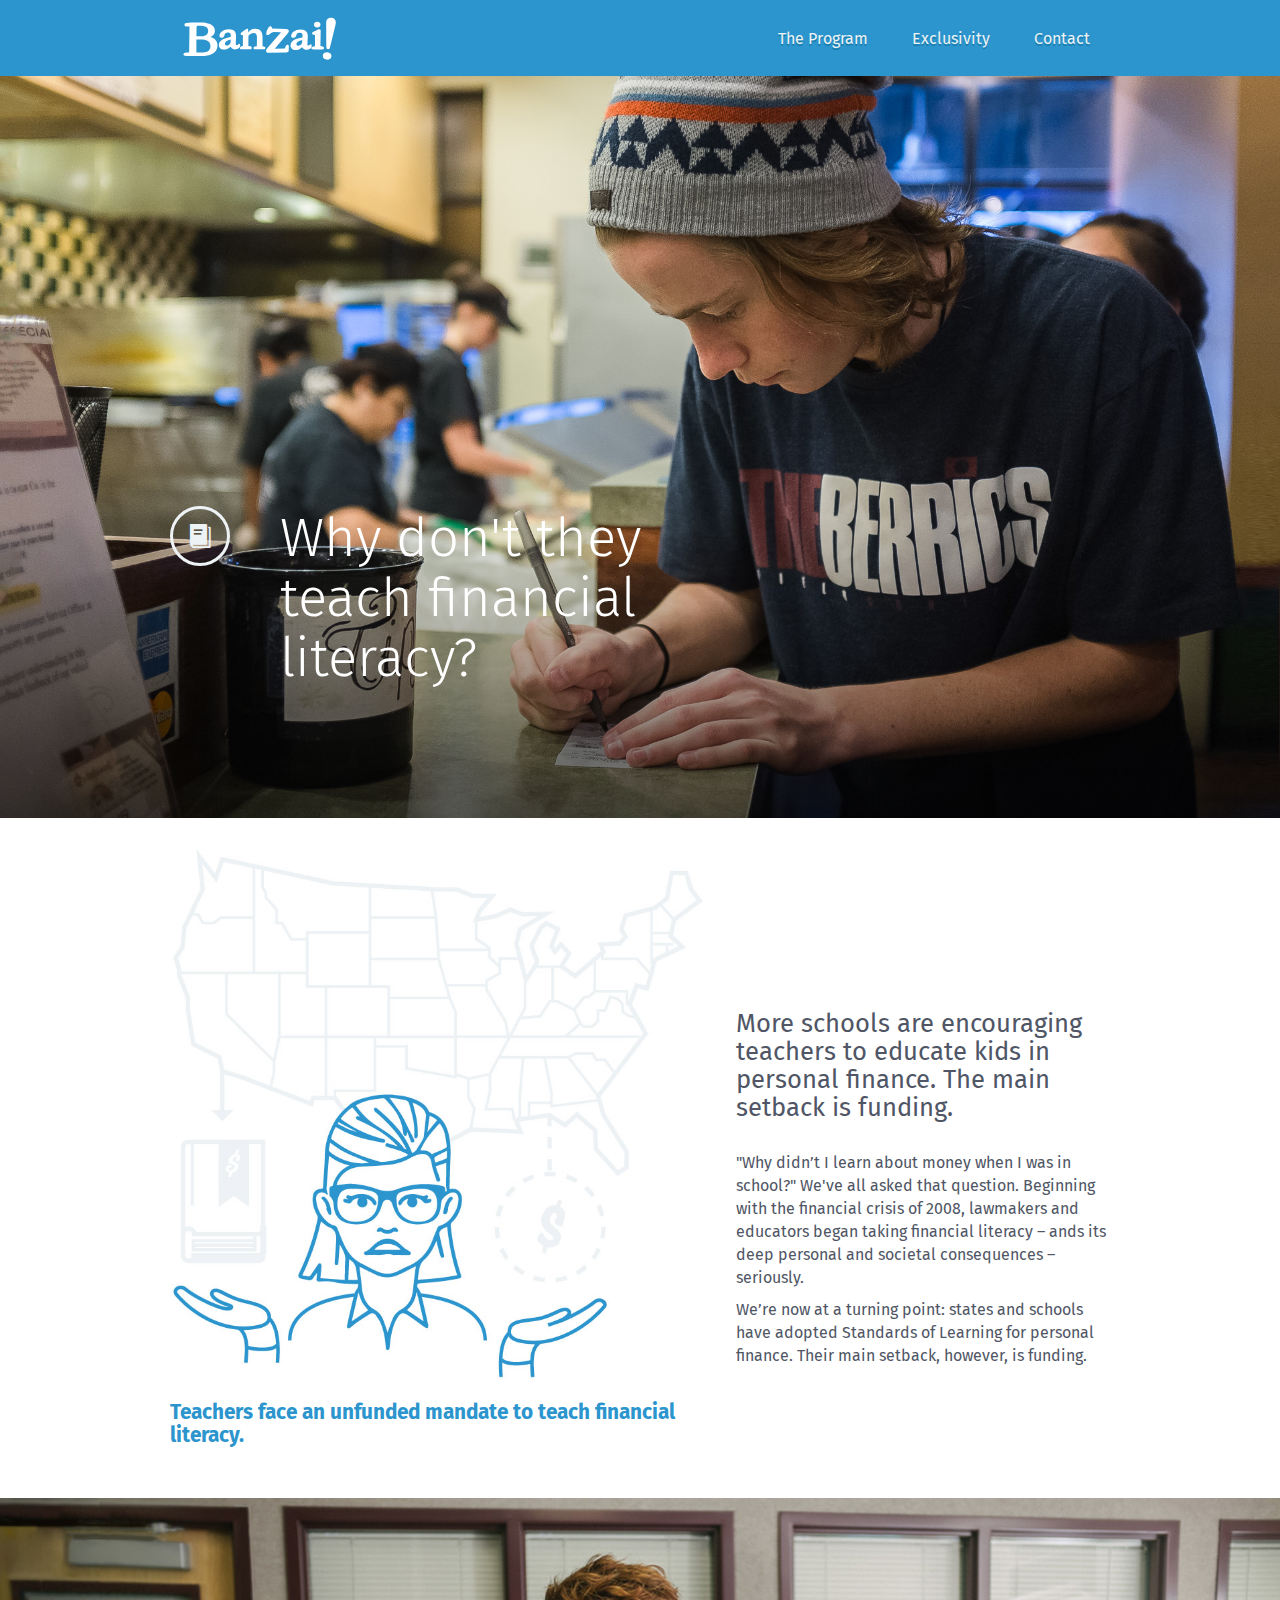
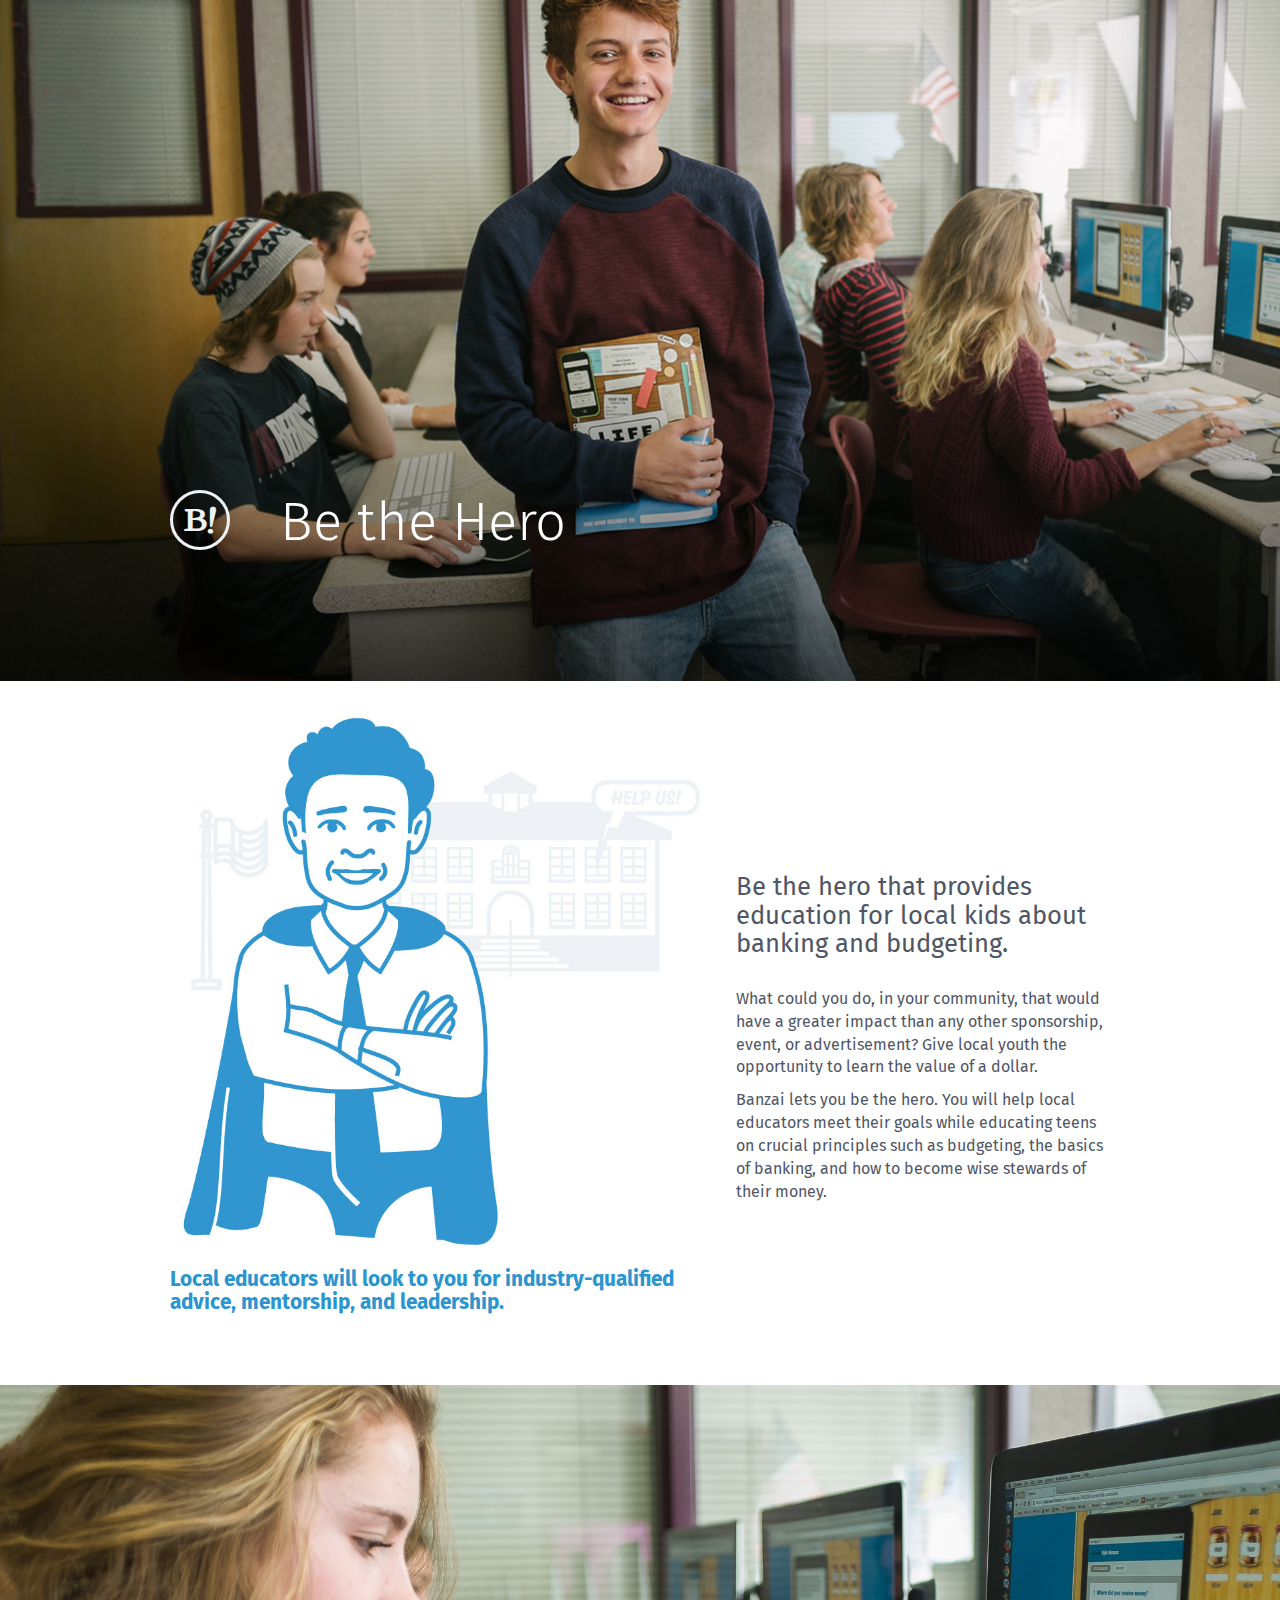
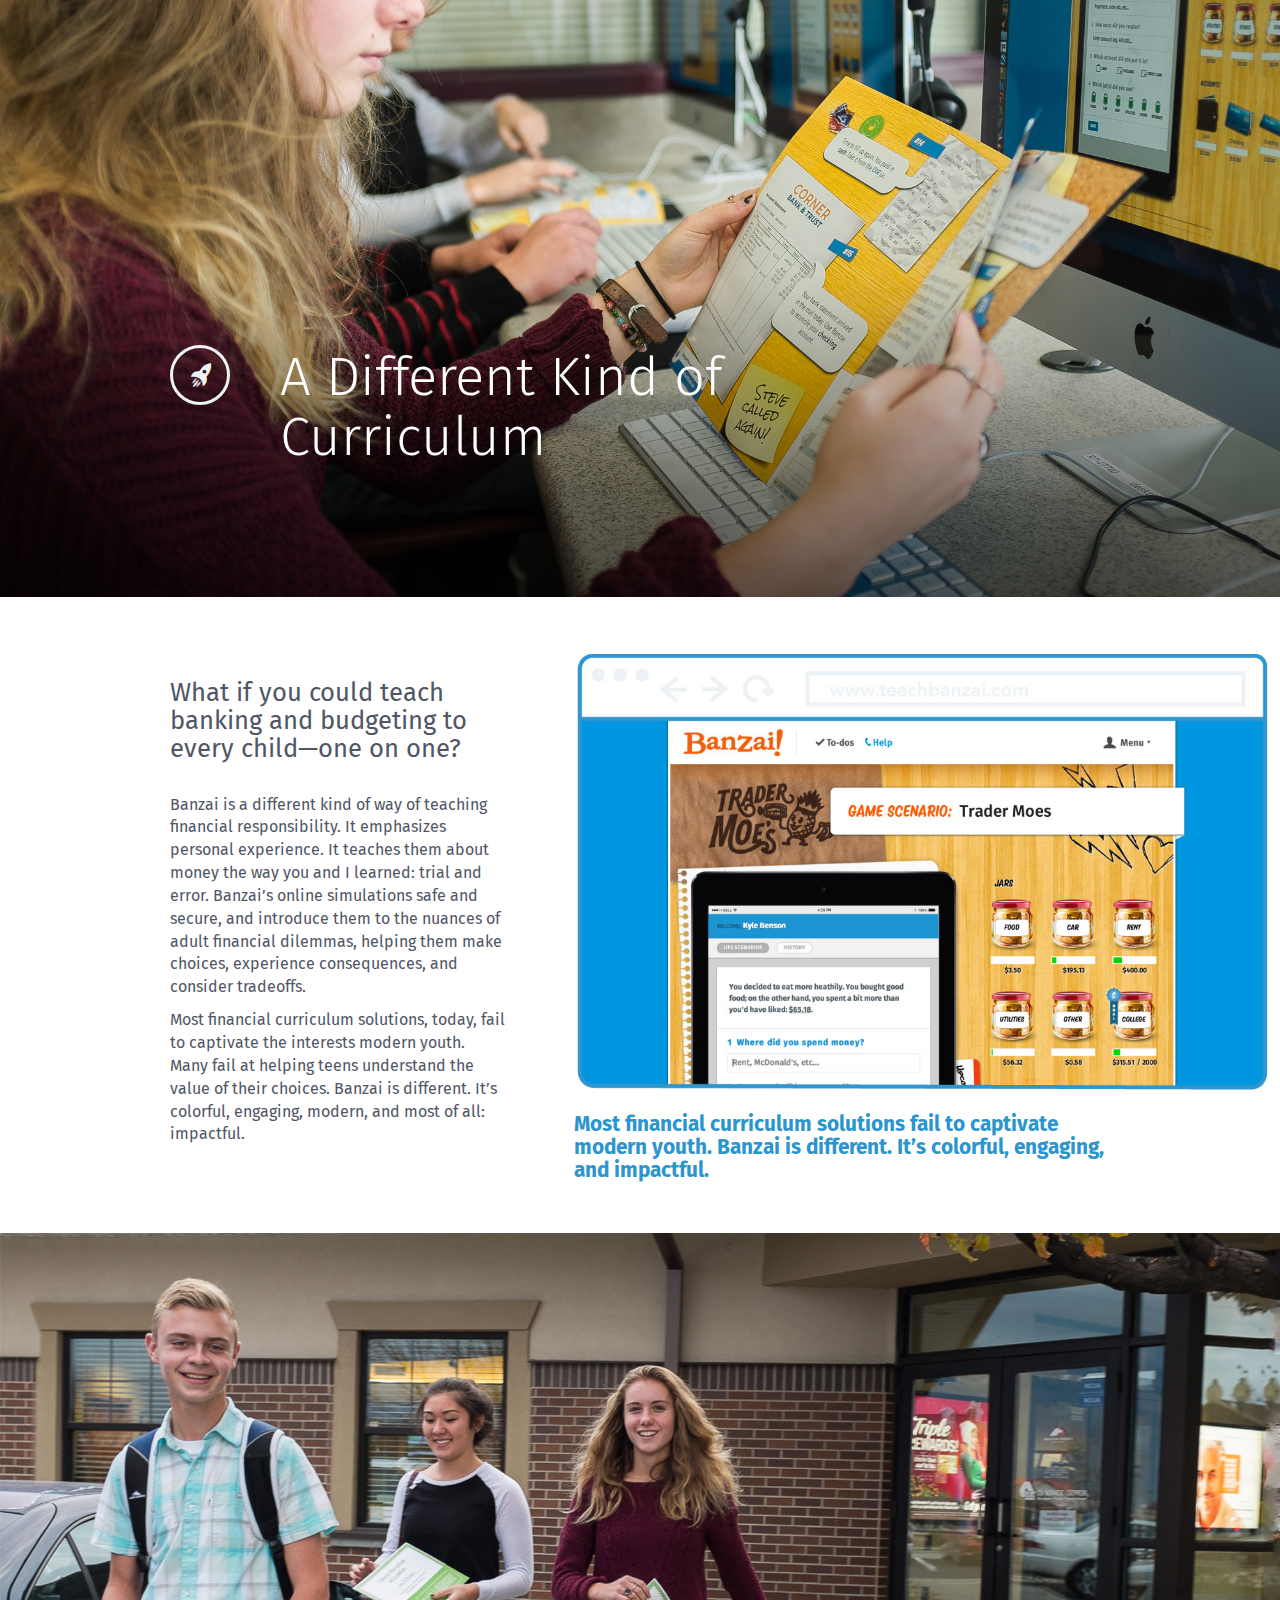
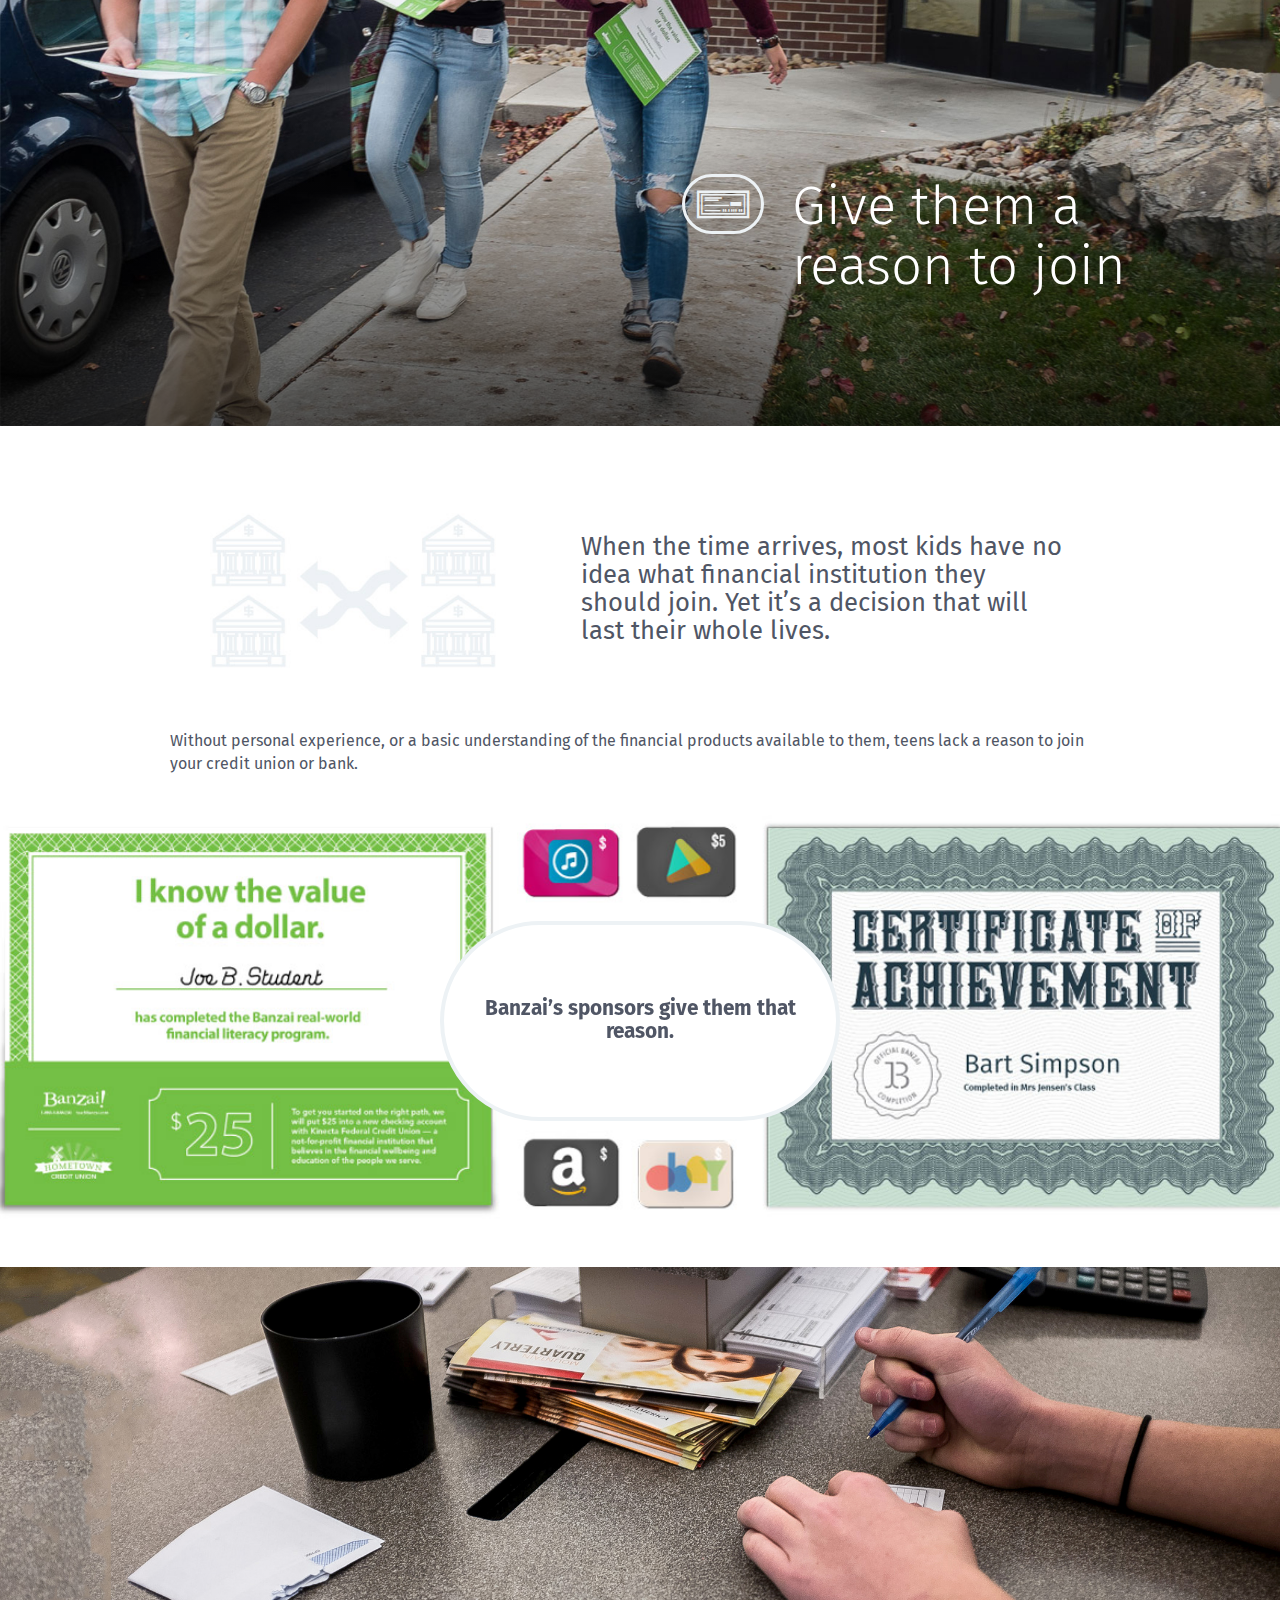
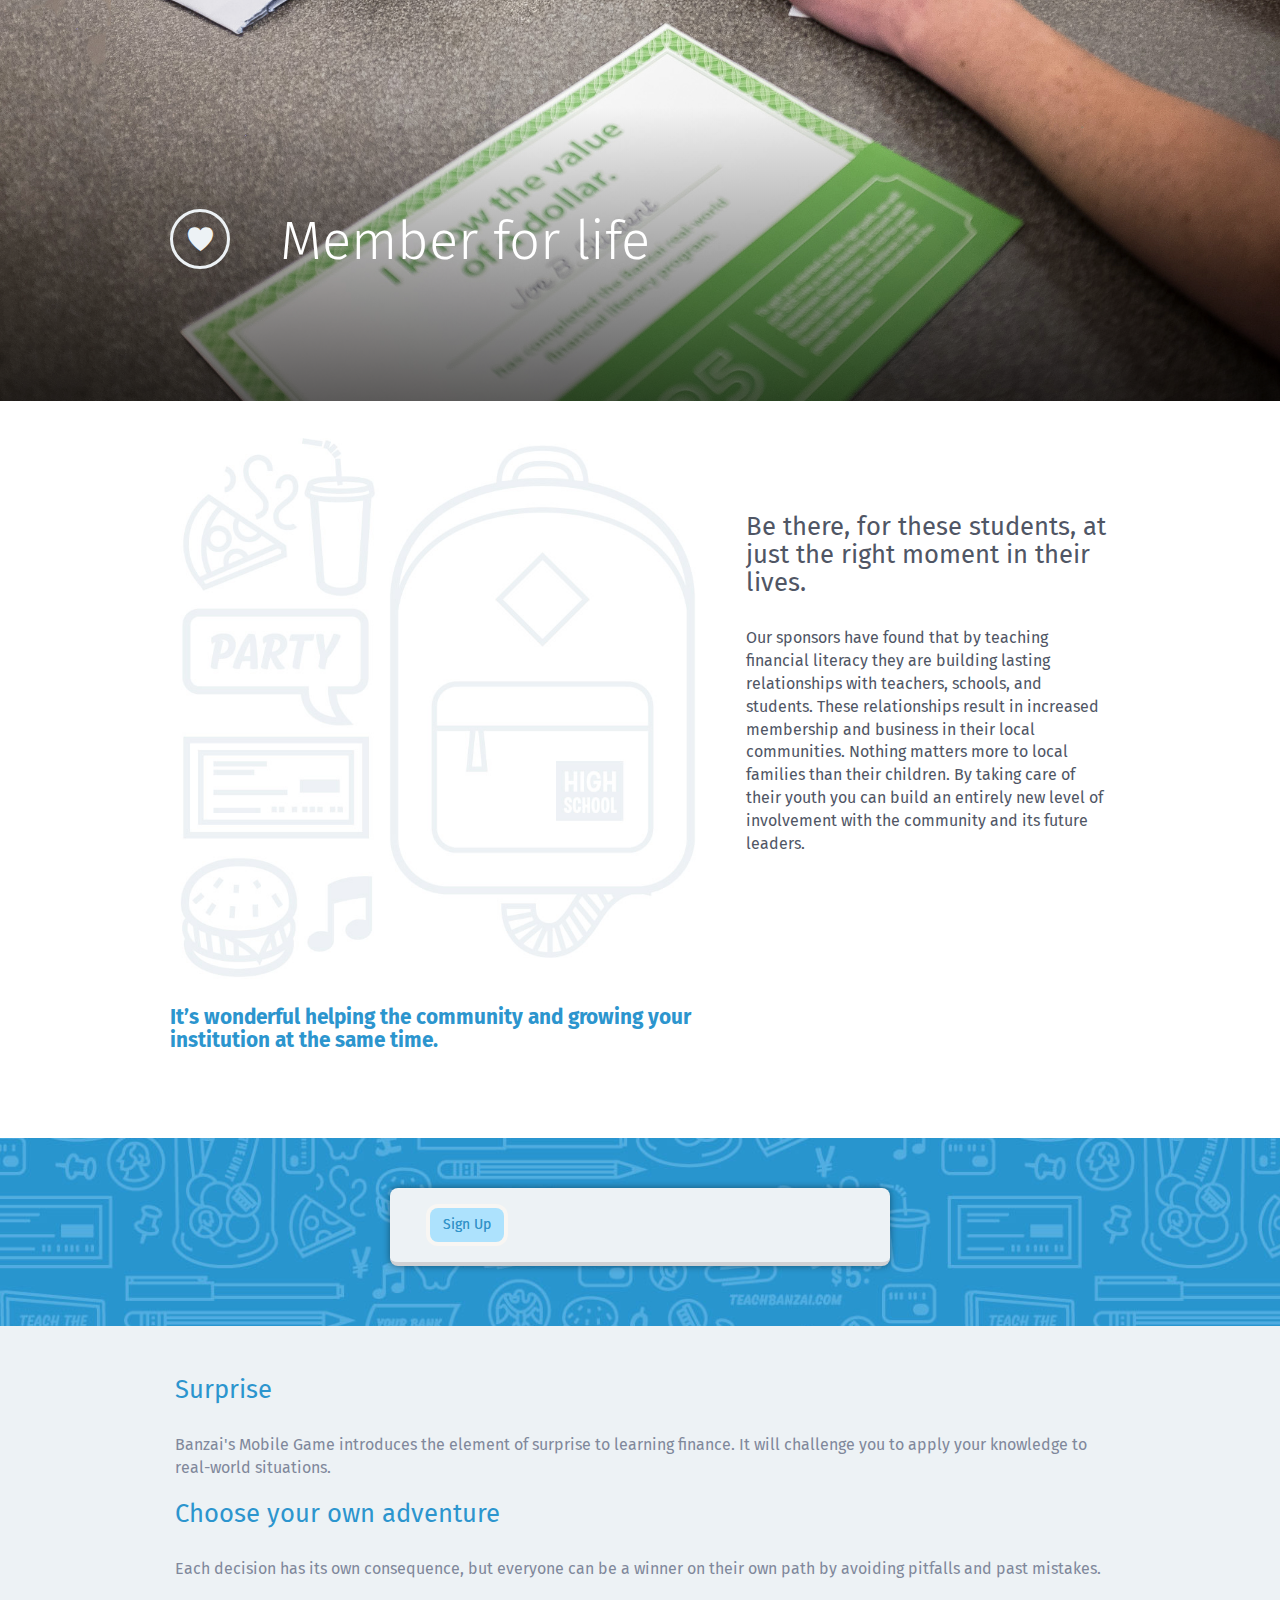
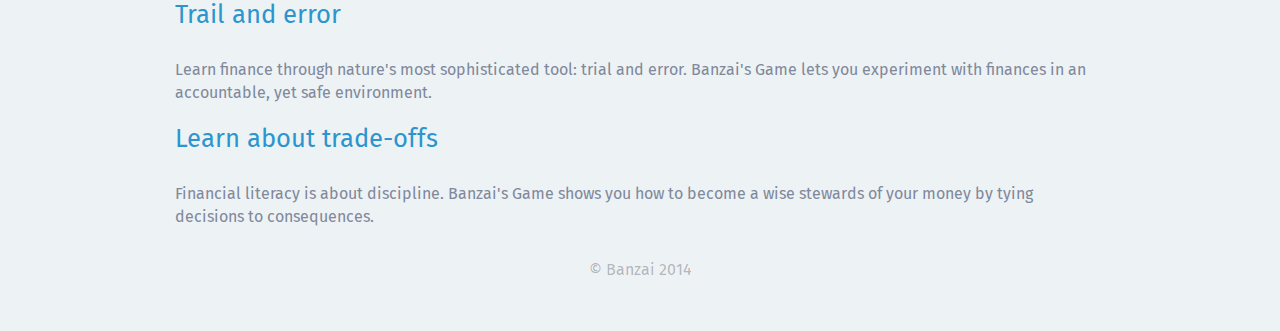
==== index.html @ 73091a36 "changing name and moving to static page" ====
<!DOCTYPE html>
<html><head><meta http-equiv="Content-Type" content="text/html; charset=UTF-8">
    	<title>Financial literacy online software: Banzai</title>
		
		<meta name="author" content="www.teachbanzai.com">
		<meta name="viewport" content="width=device-width initial-scale=1.0 maximum-scale=1.0 user-scalable=yes">
    	<link media="all" rel="stylesheet" href="./investigate_files/bootstrap.css">
    	<script src="./investigate_files/jquery.min.js"></script><style type="text/css"></style>
	</head>
	<body class="home">
		<div class="wrap">
		<header class="header">
			<div class="container">
				<img class="logo" src="./investigate_files/logo.svg">
				<nav class="nav">
					<ul>
						<li><a href="http://teachbanzai.com">The Program</a></li>
						<li><a href="http://join.teachbanzai.com">Exclusivity</a></li>
						<li><a href="mailto:support@teachbanzai.com">Contact</a></li>
					</ul>
				</nav>
			</div>
		</header>
		<article id="teach-financial-literacy">
			<section class="hero">
				<img src="./investigate_files/teach-financial-literacy.jpg">
				<div class="hero-text">
					<div class="container">
						<i class="bz bz-2x bz-book"></i>
						<h2 class="h1">Why don't they teach financial literacy?</h2>
					</div>
				</div>
			</section>
			<section class="container">
				<div class="row">
					<div class="col-md-7">
						<img class="max-width" src="./investigate_files/foot-financial-literacy.jpg">
						<div class="subtitle">
							<h4>Teachers face an unfunded mandate to teach financial literacy.</h4>
						</div>
					</div>
					<div class="col-md-5">
						<h3>More schools are encouraging teachers to educate kids in personal finance. The main setback is funding.
						</h3>
						<p>"Why didn’t I learn about money when I was in school?" We've all asked that question. Beginning with the financial crisis of 2008, lawmakers and educators began taking financial literacy – ands its deep personal and societal consequences – seriously.</p>
						<p>We’re now at a turning point: states and schools have adopted Standards of Learning for personal finance. Their main setback, however, is funding.</p>
					</div>
				</div>
			</section>
		</article>
		<article id="be-the-hero">
			<section class="hero">
				<img src="./investigate_files/be-the-hero.jpg">
				<div class="hero-text">
					<div class="container">
						<i class="bz bz-2x bz-banzai-favicon"></i>
						<h2 class="h1">Be the Hero</h2>
					</div>
				</div>
			</section>
			<section class="container">
				<div class="row">
					<div class="col-md-7">
						<img class="max-width" src="./investigate_files/foot-be-the-hero.jpg">
						<div class="subtitle">
							<h4>Local educators will look to you for industry-qualified advice, mentorship, and leadership.</h4>
						</div>
					</div>
					<div class="col-md-5">
						<h3>Be the hero that provides education for local kids about banking and budgeting.
						</h3>
						<p>What could you do, in your community, that would have a greater impact than any other sponsorship, event, or advertisement? Give local youth the opportunity to learn the value of a dollar.</p>
						<p>Banzai lets you be the hero. You will  help local educators meet their goals while educating teens on crucial principles such as budgeting, the basics of banking, and how to become wise stewards of their money.</p>
					</div>
				</div>
			</section>
		</article>
		<article id="curriculum">
			<section class="hero">
				<img src="./investigate_files/curriculum.jpg">
				<div class="hero-text">
					<div class="container">
						<i class="bz bz-2x bz-rocket-launch"></i>
						<h2 class="h1">A Different Kind of Curriculum</h2>
					</div>
				</div>
			</section>
			<section class="container">
				<div class="row">
					<div class="col-md-5">
						<h3>What if you could teach banking and budgeting to every child—one on one?
						</h3>
						<p>Banzai is a different kind of way of teaching financial responsibility. It emphasizes personal experience. It teaches them about money the way you and I learned: trial and error. Banzai’s online simulations safe and secure, and introduce them to the nuances of adult financial dilemmas, helping them make choices, experience consequences, and consider tradeoffs.</p>
						<p>Most financial curriculum solutions, today, fail to captivate the interests modern youth. Many fail at helping teens understand the value of their choices. Banzai is different. It’s colorful, engaging, modern, and most of all: impactful.</p>
					</div>
					<div class="col-md-7">
						<img src="./investigate_files/foot-curriculum.jpg">
						<div class="subtitle">
							<h4>Most financial curriculum 
							solutions fail to captivate modern youth. Banzai is different. It’s colorful, engaging, and impactful.</h4>
						</div>
					</div>
				</div>
			</section>
		</article>
		<article id="reason-to-join">
			<section class="hero">
				<img src="./investigate_files/reason-to-join.jpg">
				<div class="hero-text">
					<div class="container">
						<i class="bz bz-2x bz-check"></i>
						<h2 class="h1">Give them a reason to join</h2>
					</div>
				</div>
			</section>
		<section class="container">
				<div class="top-box">
					<div class="row">
						<div class="col-sm-5">
							<img class="max-width" src="./investigate_files/top-reason-to-join.jpg">
						</div>
						<div class="col-sm-7">
							<h3>When the time arrives, most kids have no idea what financial institution they should join. Yet it’s a decision that will last their whole lives.
							</h3>
						</div>
					</div>
				</div>
				<p>Without personal experience, or a basic understanding of the financial products available to them, teens lack a reason to join your credit union or bank.</p>
			</section>
			<footer class="container">
				<img src="./investigate_files/foot-reason-to-join.jpg">
				<div class="footer-box">
					<h4>Banzai’s sponsors give them that reason.</h4>
				</div>
			</footer>
		</article>
		<article id="member-for-life">
			<section class="hero">
				<img src="./investigate_files/member-for-life.jpg">
				<div class="hero-text">
					<div class="container">
						<i class="bz bz-2x bz-heart"></i>
						<h2 class="h1">Member for life</h2>
					</div>
				</div>
			</section>
			<section class="container">
				<div class="row">
					<div class="col-md-7">
						<img class="max-width" src="./investigate_files/foot-life.jpg">
						<div class="subtitle">
							<h4>It’s wonderful helping the community and growing your institution at the same time.</h4>
						</div>
					</div>
					<div class="col-md-5">
						<h3>Be there, for these students, at just the right moment in their lives.
						</h3>
						<p>Our sponsors have found that by teaching financial literacy they are building lasting relationships with teachers, schools, and students. These relationships result in increased membership and business in their local communities. Nothing matters more to local families than their children. By taking care of their youth you can build an entirely new level of involvement with the community and its future leaders.</p>
					</div>
				</div>
			</section>
		</article>
		<footer class="footer-email">
			<div class="container">
				<section class="box">
					<a class="btn btn-xl">Sign Up</a>
				</section><!-- End Box -->
			</div>
		</footer>
		<footer class="footer-faq">
			<div class="container">
				<h3>Surprise</h3>
				<p>Banzai's Mobile Game introduces the element of surprise to learning finance. It will challenge you to apply your knowledge to real-world situations.</p>
				<h3>Choose your own adventure</h3>
				<p>Each decision has its own consequence, but everyone can  be a winner on their own path by avoiding pitfalls and past mistakes.</p>
				<h3>Trail and error</h3>
				<p>Learn finance through nature's most sophisticated tool: trial and error. Banzai's Game lets you experiment with finances in an accountable, yet safe environment.</p>
				<h3>Learn about trade-offs</h3>
				<p>Financial literacy is about discipline. Banzai's Game shows you how to become a wise stewards of your money by tying decisions to consequences.</p>
			</div>
			<p class="copy text-center">© Banzai 2014</p>
		</footer>
	</div>
	
</body></html>
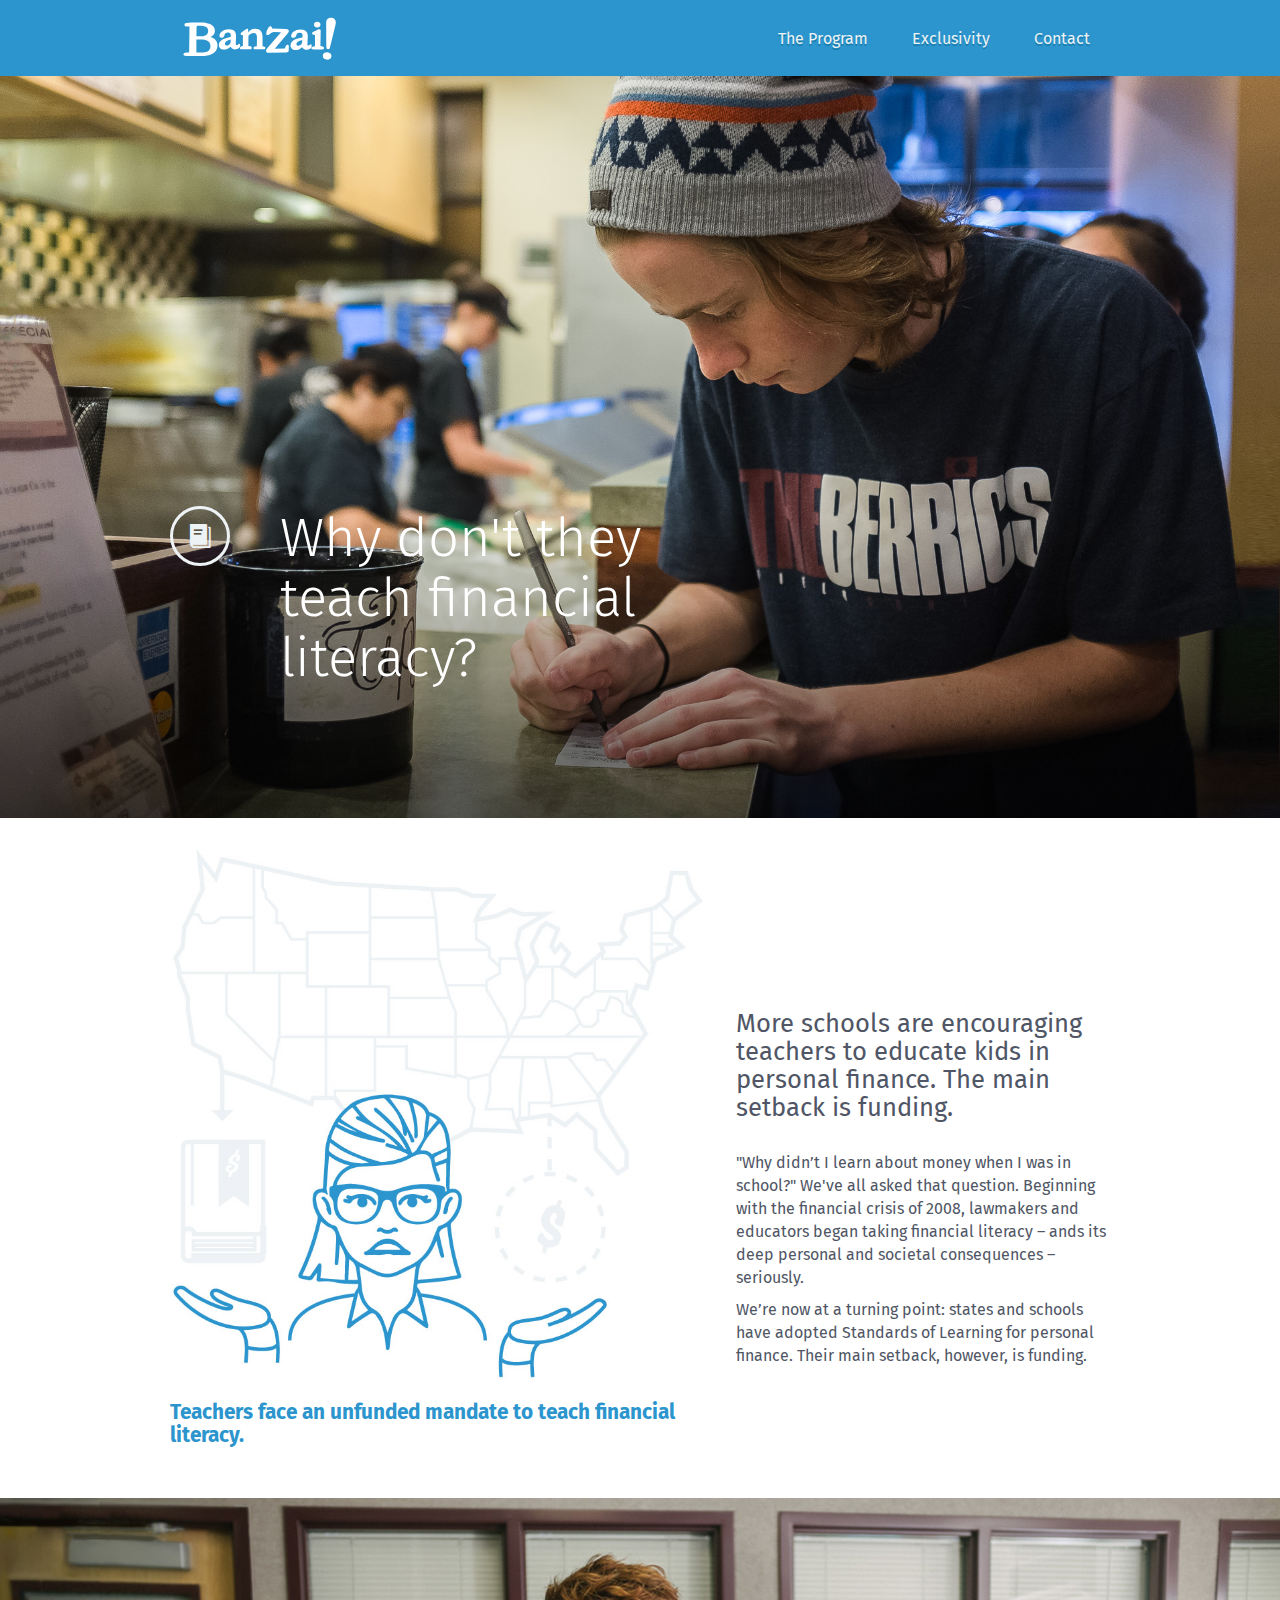
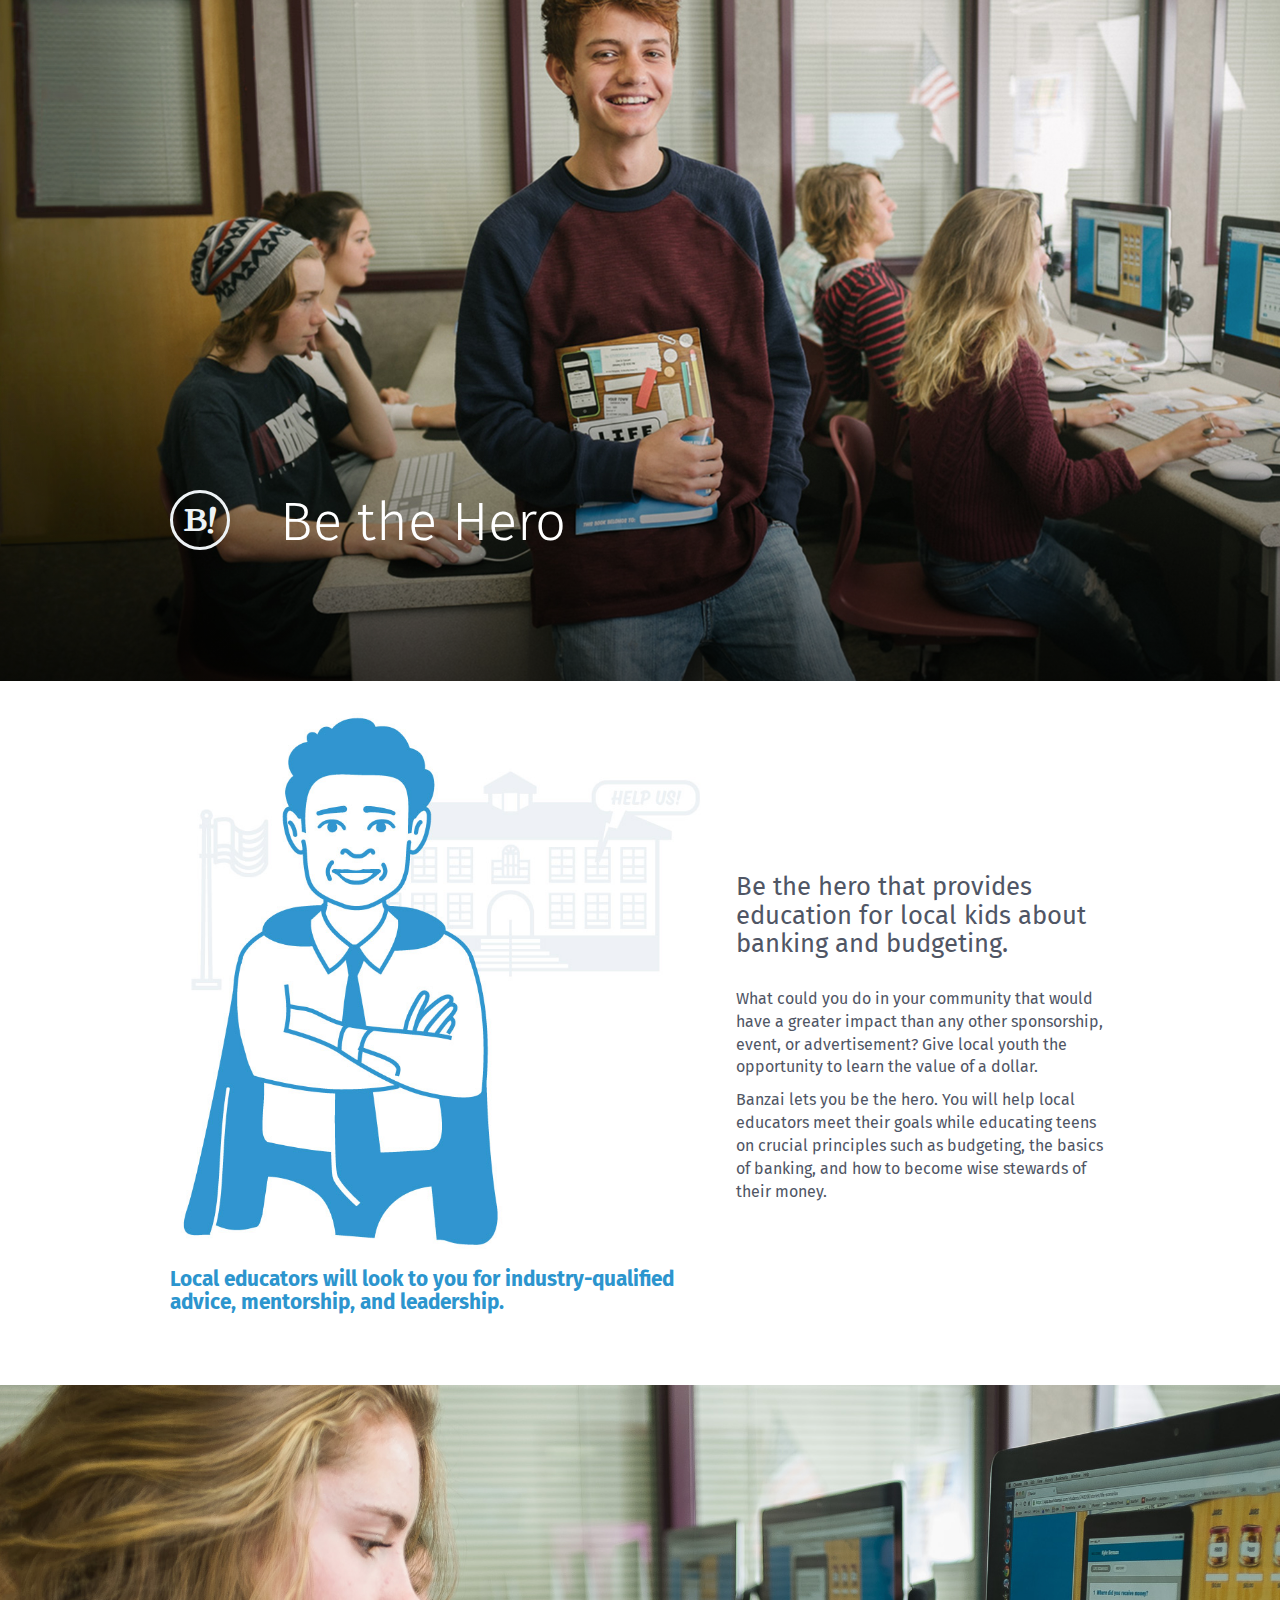
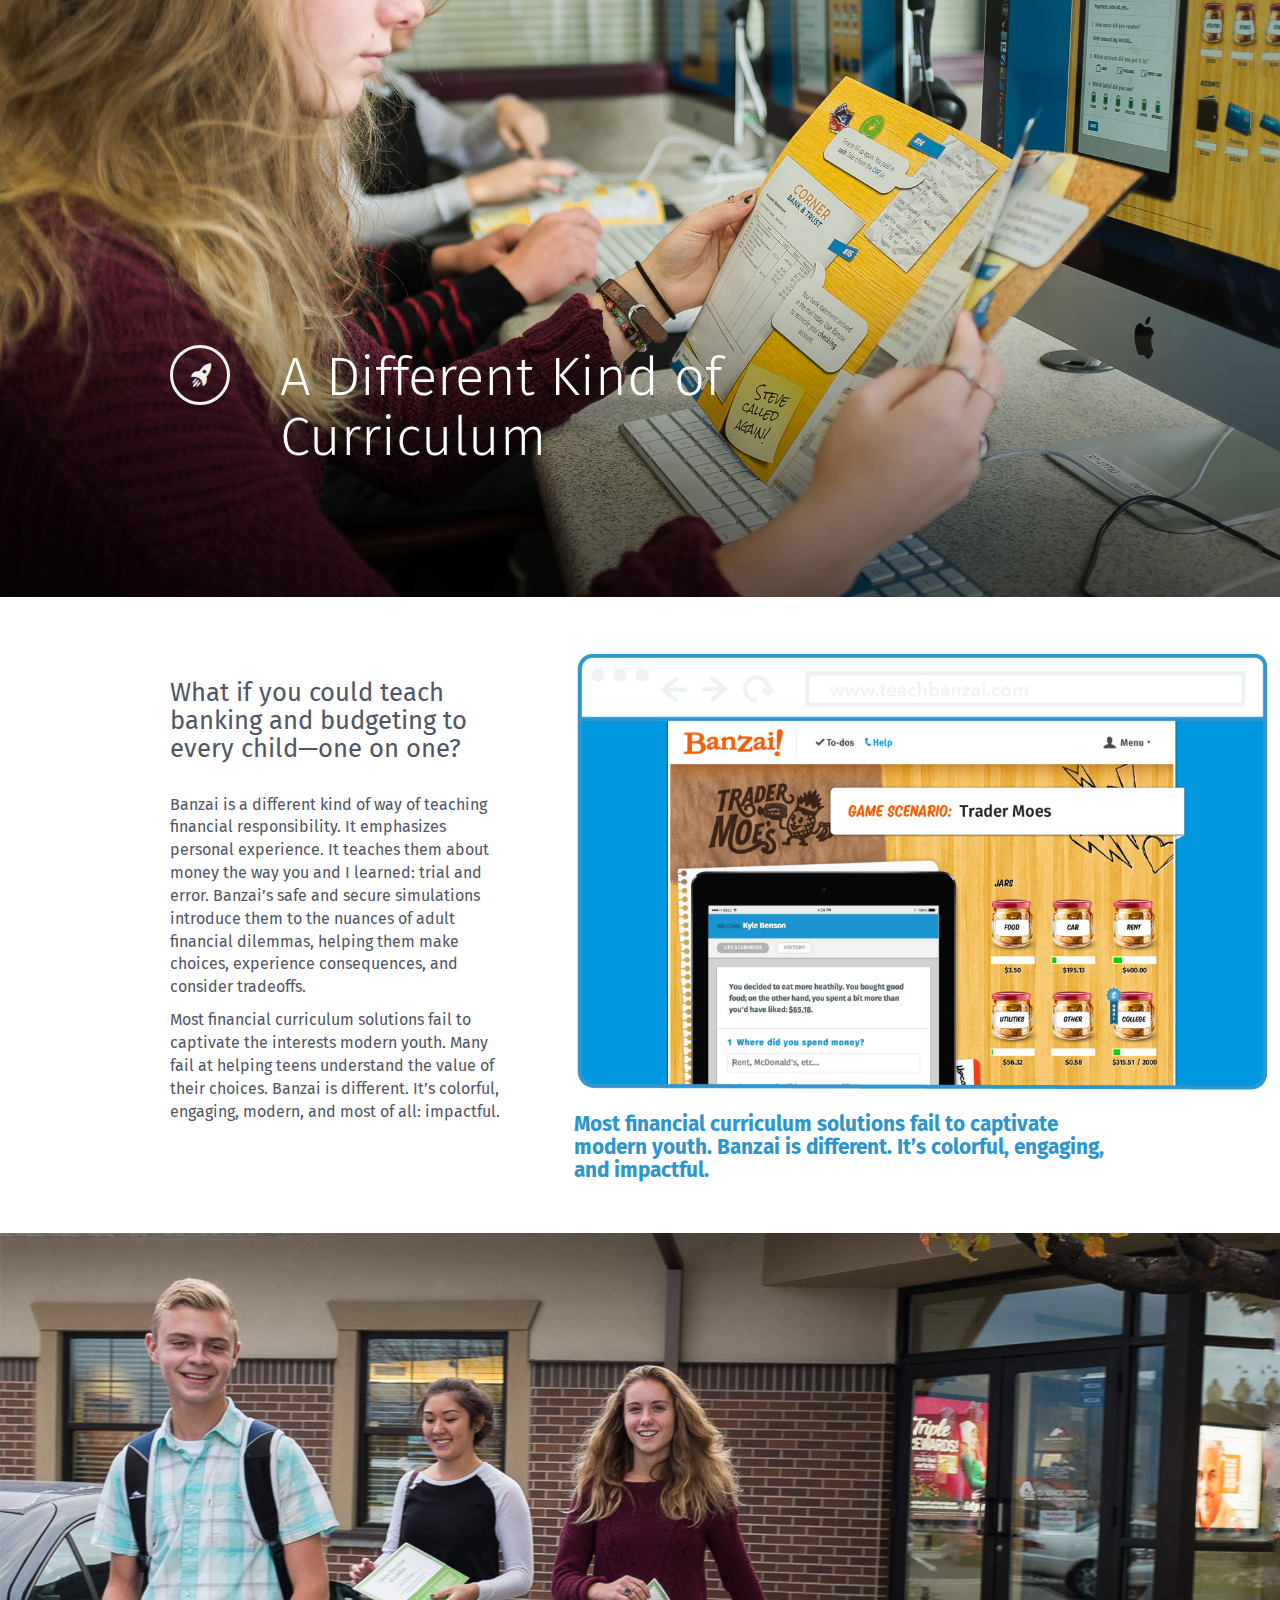
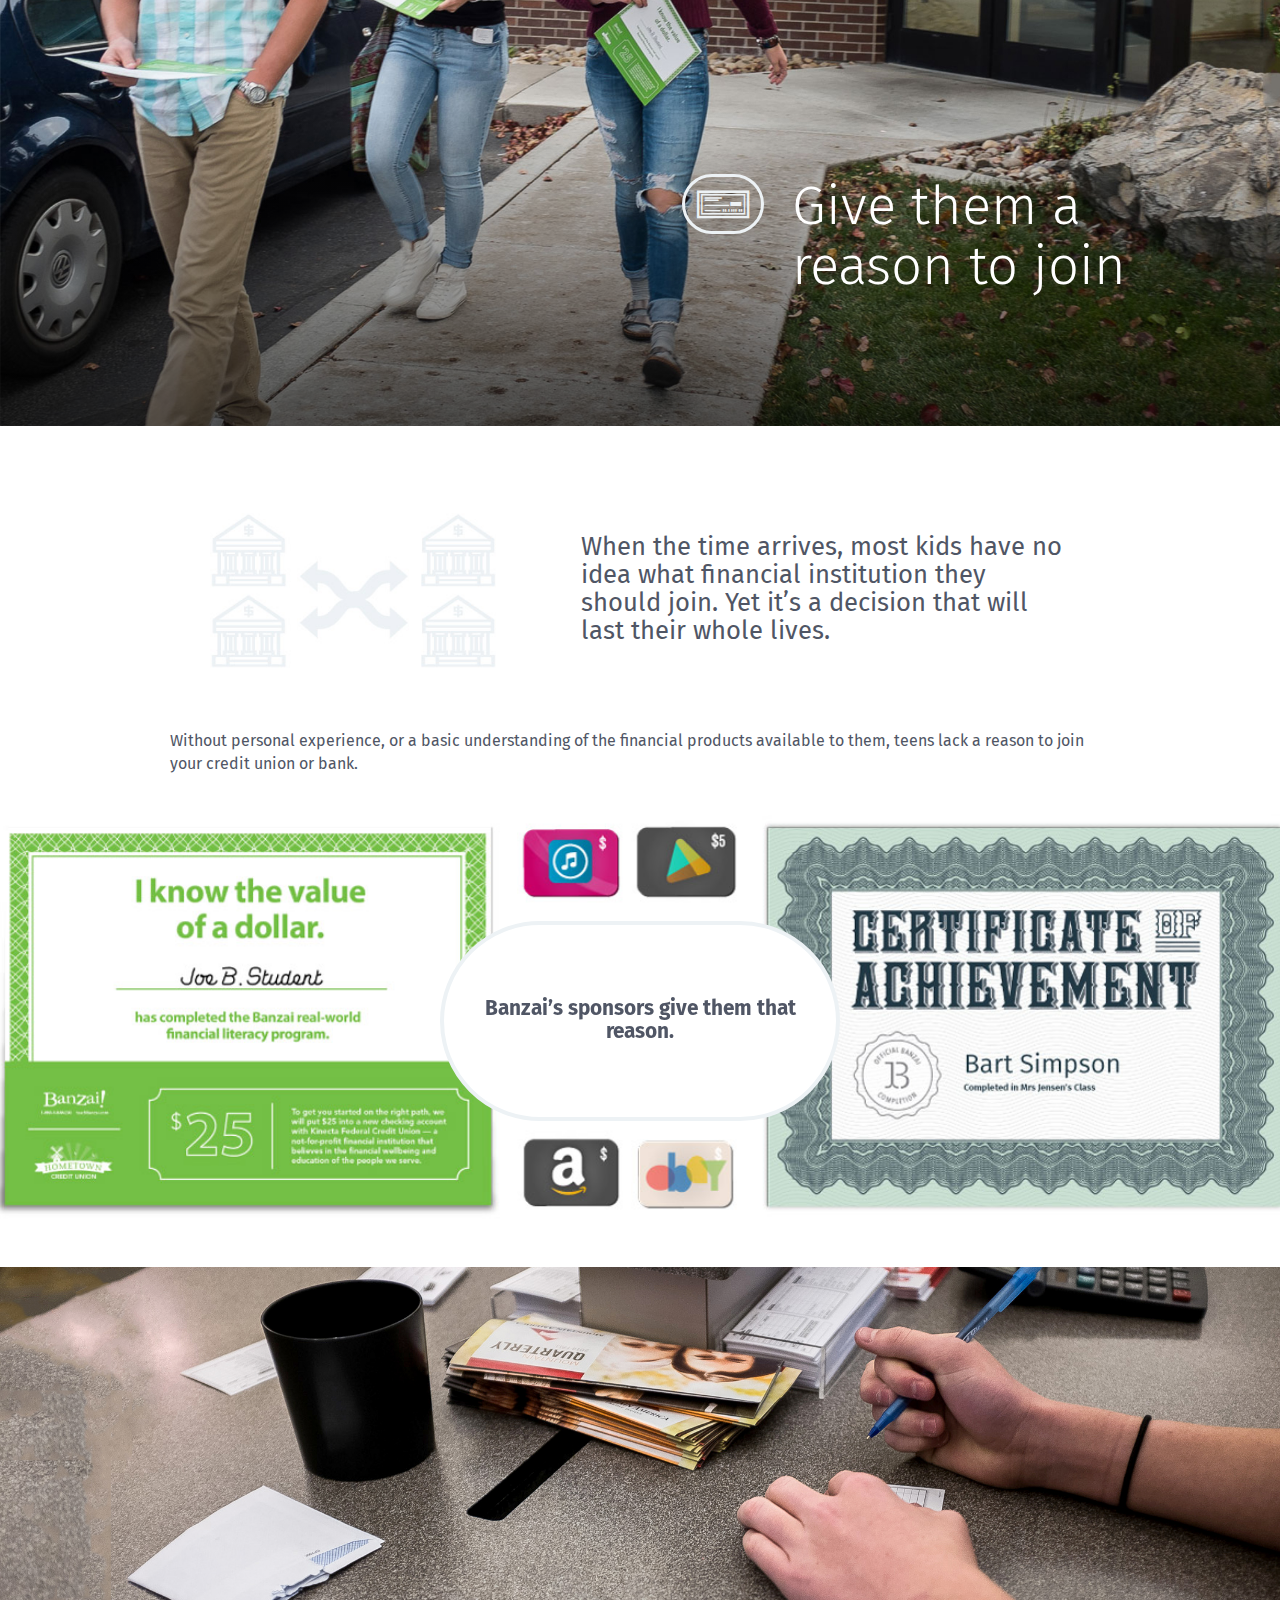
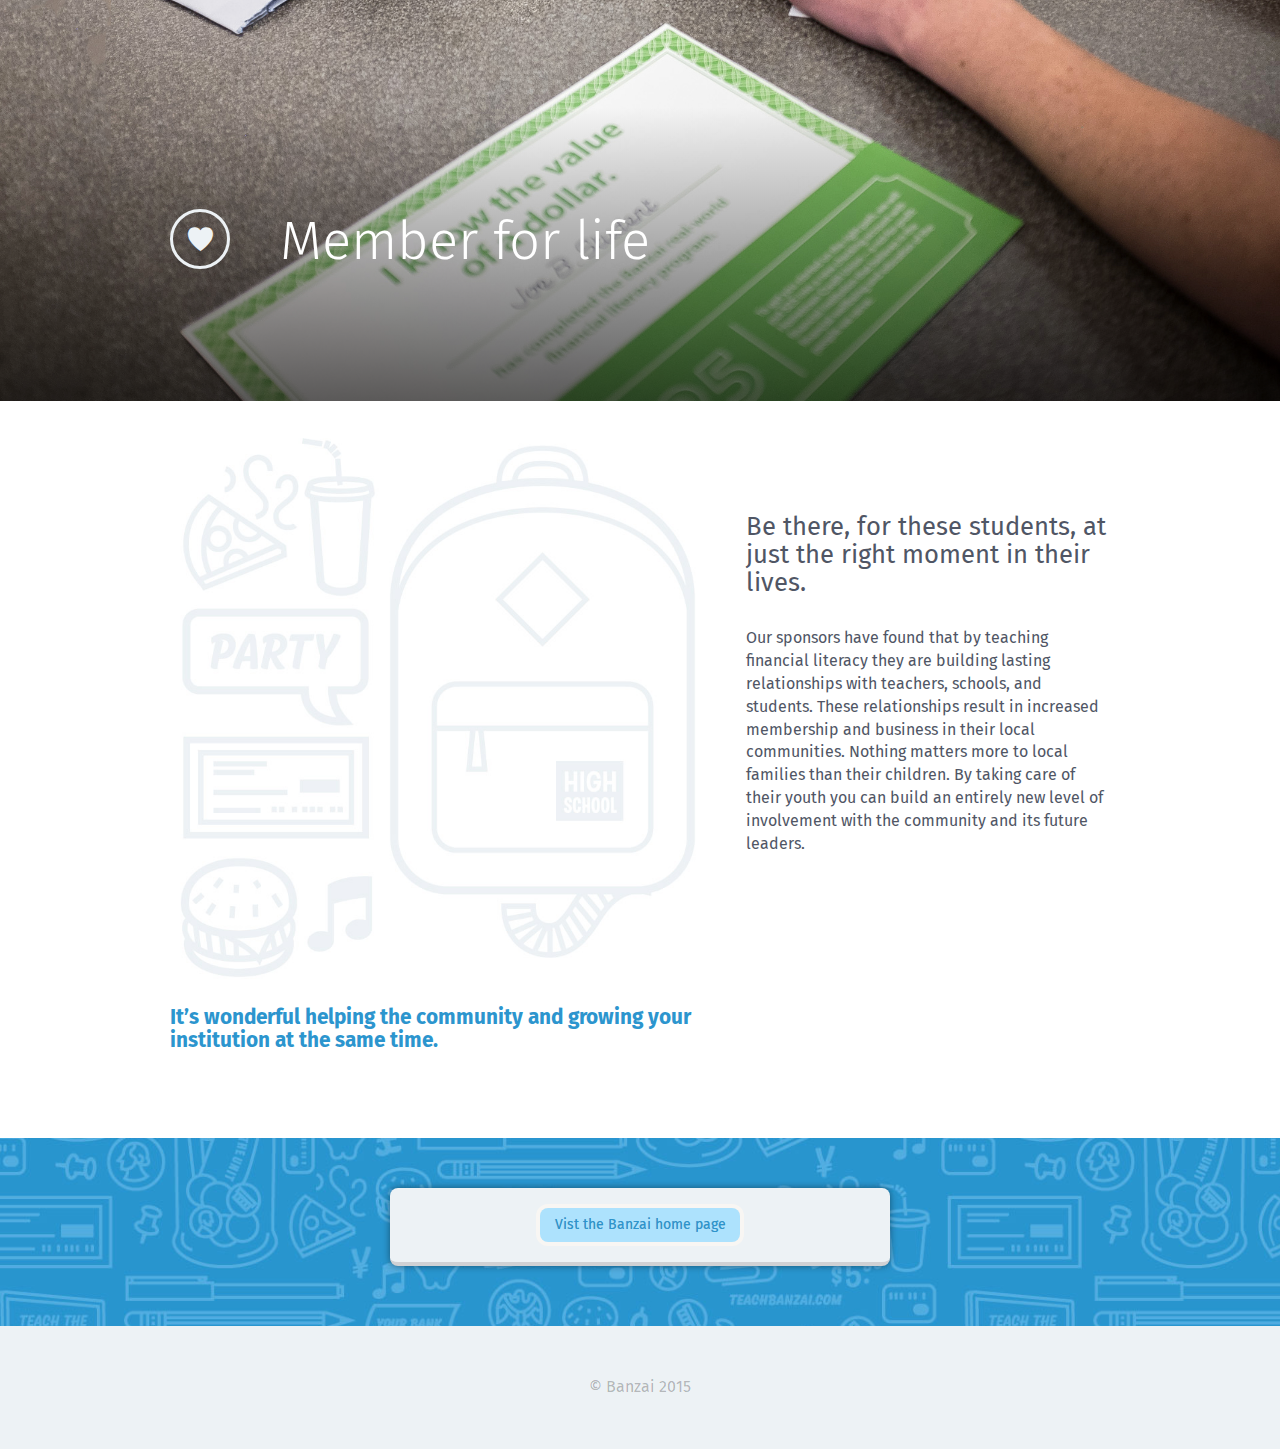
==== commit 307ca2a2: "wording fixes" ====
--- a/index.html
+++ b/index.html
@@ -1,185 +1,176 @@
 <!DOCTYPE html>
 <html><head><meta http-equiv="Content-Type" content="text/html; charset=UTF-8">
-    	<title>Financial literacy online software: Banzai</title>
-		
-		<meta name="author" content="www.teachbanzai.com">
-		<meta name="viewport" content="width=device-width initial-scale=1.0 maximum-scale=1.0 user-scalable=yes">
-    	<link media="all" rel="stylesheet" href="./investigate_files/bootstrap.css">
-    	<script src="./investigate_files/jquery.min.js"></script><style type="text/css"></style>
-	</head>
-	<body class="home">
-		<div class="wrap">
-		<header class="header">
-			<div class="container">
-				<img class="logo" src="./investigate_files/logo.svg">
-				<nav class="nav">
-					<ul>
-						<li><a href="http://teachbanzai.com">The Program</a></li>
-						<li><a href="http://join.teachbanzai.com">Exclusivity</a></li>
-						<li><a href="mailto:support@teachbanzai.com">Contact</a></li>
-					</ul>
-				</nav>
-			</div>
-		</header>
-		<article id="teach-financial-literacy">
-			<section class="hero">
-				<img src="./investigate_files/teach-financial-literacy.jpg">
-				<div class="hero-text">
-					<div class="container">
-						<i class="bz bz-2x bz-book"></i>
-						<h2 class="h1">Why don't they teach financial literacy?</h2>
-					</div>
-				</div>
-			</section>
-			<section class="container">
-				<div class="row">
-					<div class="col-md-7">
-						<img class="max-width" src="./investigate_files/foot-financial-literacy.jpg">
-						<div class="subtitle">
-							<h4>Teachers face an unfunded mandate to teach financial literacy.</h4>
-						</div>
-					</div>
-					<div class="col-md-5">
-						<h3>More schools are encouraging teachers to educate kids in personal finance. The main setback is funding.
-						</h3>
-						<p>"Why didn’t I learn about money when I was in school?" We've all asked that question. Beginning with the financial crisis of 2008, lawmakers and educators began taking financial literacy – ands its deep personal and societal consequences – seriously.</p>
-						<p>We’re now at a turning point: states and schools have adopted Standards of Learning for personal finance. Their main setback, however, is funding.</p>
-					</div>
-				</div>
-			</section>
-		</article>
-		<article id="be-the-hero">
-			<section class="hero">
-				<img src="./investigate_files/be-the-hero.jpg">
-				<div class="hero-text">
-					<div class="container">
-						<i class="bz bz-2x bz-banzai-favicon"></i>
-						<h2 class="h1">Be the Hero</h2>
-					</div>
-				</div>
-			</section>
-			<section class="container">
-				<div class="row">
-					<div class="col-md-7">
-						<img class="max-width" src="./investigate_files/foot-be-the-hero.jpg">
-						<div class="subtitle">
-							<h4>Local educators will look to you for industry-qualified advice, mentorship, and leadership.</h4>
-						</div>
-					</div>
-					<div class="col-md-5">
-						<h3>Be the hero that provides education for local kids about banking and budgeting.
-						</h3>
-						<p>What could you do, in your community, that would have a greater impact than any other sponsorship, event, or advertisement? Give local youth the opportunity to learn the value of a dollar.</p>
-						<p>Banzai lets you be the hero. You will  help local educators meet their goals while educating teens on crucial principles such as budgeting, the basics of banking, and how to become wise stewards of their money.</p>
-					</div>
-				</div>
-			</section>
-		</article>
-		<article id="curriculum">
-			<section class="hero">
-				<img src="./investigate_files/curriculum.jpg">
-				<div class="hero-text">
-					<div class="container">
-						<i class="bz bz-2x bz-rocket-launch"></i>
-						<h2 class="h1">A Different Kind of Curriculum</h2>
-					</div>
-				</div>
-			</section>
-			<section class="container">
-				<div class="row">
-					<div class="col-md-5">
-						<h3>What if you could teach banking and budgeting to every child—one on one?
-						</h3>
-						<p>Banzai is a different kind of way of teaching financial responsibility. It emphasizes personal experience. It teaches them about money the way you and I learned: trial and error. Banzai’s online simulations safe and secure, and introduce them to the nuances of adult financial dilemmas, helping them make choices, experience consequences, and consider tradeoffs.</p>
-						<p>Most financial curriculum solutions, today, fail to captivate the interests modern youth. Many fail at helping teens understand the value of their choices. Banzai is different. It’s colorful, engaging, modern, and most of all: impactful.</p>
-					</div>
-					<div class="col-md-7">
-						<img src="./investigate_files/foot-curriculum.jpg">
-						<div class="subtitle">
-							<h4>Most financial curriculum 
-							solutions fail to captivate modern youth. Banzai is different. It’s colorful, engaging, and impactful.</h4>
-						</div>
-					</div>
-				</div>
-			</section>
-		</article>
-		<article id="reason-to-join">
-			<section class="hero">
-				<img src="./investigate_files/reason-to-join.jpg">
-				<div class="hero-text">
-					<div class="container">
-						<i class="bz bz-2x bz-check"></i>
-						<h2 class="h1">Give them a reason to join</h2>
-					</div>
-				</div>
-			</section>
-		<section class="container">
-				<div class="top-box">
-					<div class="row">
-						<div class="col-sm-5">
-							<img class="max-width" src="./investigate_files/top-reason-to-join.jpg">
-						</div>
-						<div class="col-sm-7">
-							<h3>When the time arrives, most kids have no idea what financial institution they should join. Yet it’s a decision that will last their whole lives.
-							</h3>
-						</div>
-					</div>
-				</div>
-				<p>Without personal experience, or a basic understanding of the financial products available to them, teens lack a reason to join your credit union or bank.</p>
-			</section>
-			<footer class="container">
-				<img src="./investigate_files/foot-reason-to-join.jpg">
-				<div class="footer-box">
-					<h4>Banzai’s sponsors give them that reason.</h4>
-				</div>
-			</footer>
-		</article>
-		<article id="member-for-life">
-			<section class="hero">
-				<img src="./investigate_files/member-for-life.jpg">
-				<div class="hero-text">
-					<div class="container">
-						<i class="bz bz-2x bz-heart"></i>
-						<h2 class="h1">Member for life</h2>
-					</div>
-				</div>
-			</section>
-			<section class="container">
-				<div class="row">
-					<div class="col-md-7">
-						<img class="max-width" src="./investigate_files/foot-life.jpg">
-						<div class="subtitle">
-							<h4>It’s wonderful helping the community and growing your institution at the same time.</h4>
-						</div>
-					</div>
-					<div class="col-md-5">
-						<h3>Be there, for these students, at just the right moment in their lives.
-						</h3>
-						<p>Our sponsors have found that by teaching financial literacy they are building lasting relationships with teachers, schools, and students. These relationships result in increased membership and business in their local communities. Nothing matters more to local families than their children. By taking care of their youth you can build an entirely new level of involvement with the community and its future leaders.</p>
-					</div>
-				</div>
-			</section>
-		</article>
-		<footer class="footer-email">
-			<div class="container">
-				<section class="box">
-					<a class="btn btn-xl">Sign Up</a>
-				</section><!-- End Box -->
-			</div>
-		</footer>
-		<footer class="footer-faq">
-			<div class="container">
-				<h3>Surprise</h3>
-				<p>Banzai's Mobile Game introduces the element of surprise to learning finance. It will challenge you to apply your knowledge to real-world situations.</p>
-				<h3>Choose your own adventure</h3>
-				<p>Each decision has its own consequence, but everyone can  be a winner on their own path by avoiding pitfalls and past mistakes.</p>
-				<h3>Trail and error</h3>
-				<p>Learn finance through nature's most sophisticated tool: trial and error. Banzai's Game lets you experiment with finances in an accountable, yet safe environment.</p>
-				<h3>Learn about trade-offs</h3>
-				<p>Financial literacy is about discipline. Banzai's Game shows you how to become a wise stewards of your money by tying decisions to consequences.</p>
-			</div>
-			<p class="copy text-center">© Banzai 2014</p>
-		</footer>
-	</div>
-	
-</body></html>
+    <title>Financial literacy online software: Banzai</title>
+    <meta name="author" content="www.teachbanzai.com">
+    <meta name="viewport" content="width=device-width initial-scale=1.0 maximum-scale=1.0 user-scalable=yes">
+    <link media="all" rel="stylesheet" href="./investigate_files/bootstrap.css">
+    <link media="all" rel="stylesheet" href="./investigate_files/style.css">
+    <script src="./investigate_files/jquery.min.js"></script>
+  </head>
+  <body class="home">
+    <div class="wrap">
+      <header class="header">
+        <div class="container">
+          <img class="logo" src="./investigate_files/logo.svg">
+          <nav class="nav">
+            <ul>
+              <li><a href="http://teachbanzai.com">The Program</a></li>
+              <li><a href="http://join.teachbanzai.com">Exclusivity</a></li>
+              <li><a href="mailto:support@teachbanzai.com">Contact</a></li>
+            </ul>
+          </nav>
+        </div>
+      </header>
+      <article id="teach-financial-literacy">
+        <section class="hero">
+          <img src="./investigate_files/teach-financial-literacy.jpg">
+          <div class="hero-text">
+            <div class="container">
+              <i class="bz bz-2x bz-book"></i>
+              <h2 class="h1">Why don't they teach financial literacy?</h2>
+            </div>
+          </div>
+        </section>
+        <section class="container">
+          <div class="row">
+            <div class="col-md-7">
+              <img class="max-width" src="./investigate_files/foot-financial-literacy.jpg">
+              <div class="subtitle">
+                <h4>Teachers face an unfunded mandate to teach financial literacy.</h4>
+              </div>
+            </div>
+            <div class="col-md-5">
+              <h3>More schools are encouraging teachers to educate kids in personal finance. The main setback is funding.
+              </h3>
+              <p>"Why didn’t I learn about money when I was in school?" We've all asked that question. Beginning with the financial crisis of 2008, lawmakers and educators began taking financial literacy – ands its deep personal and societal consequences – seriously.</p>
+              <p>We’re now at a turning point: states and schools have adopted Standards of Learning for personal finance. Their main setback, however, is funding.</p>
+            </div>
+          </div>
+        </section>
+      </article>
+      <article id="be-the-hero">
+        <section class="hero">
+          <img src="./investigate_files/be-the-hero.jpg">
+          <div class="hero-text">
+            <div class="container">
+              <i class="bz bz-2x bz-banzai-favicon"></i>
+              <h2 class="h1">Be the Hero</h2>
+            </div>
+          </div>
+        </section>
+        <section class="container">
+          <div class="row">
+            <div class="col-md-7">
+              <img class="max-width" src="./investigate_files/foot-be-the-hero.jpg">
+              <div class="subtitle">
+                <h4>Local educators will look to you for industry-qualified advice, mentorship, and leadership.</h4>
+              </div>
+            </div>
+            <div class="col-md-5">
+              <h3>Be the hero that provides education for local kids about banking and budgeting.
+              </h3>
+              <p>What could you do in your community that would have a greater impact than any other sponsorship, event, or advertisement? Give local youth the opportunity to learn the value of a dollar.</p>
+              <p>Banzai lets you be the hero. You will  help local educators meet their goals while educating teens on crucial principles such as budgeting, the basics of banking, and how to become wise stewards of their money.</p>
+            </div>
+          </div>
+        </section>
+      </article>
+      <article id="curriculum">
+        <section class="hero">
+          <img src="./investigate_files/curriculum.jpg">
+          <div class="hero-text">
+            <div class="container">
+              <i class="bz bz-2x bz-rocket-launch"></i>
+              <h2 class="h1">A Different Kind of Curriculum</h2>
+            </div>
+          </div>
+        </section>
+        <section class="container">
+          <div class="row">
+            <div class="col-md-5">
+              <h3>What if you could teach banking and budgeting to every child—one on one?
+              </h3>
+              <p>Banzai is a different kind of way of teaching financial responsibility. It emphasizes personal experience. It teaches them about money the way you and I learned: trial and error. Banzai’s safe and secure simulations introduce them to the nuances of adult financial dilemmas, helping them make choices, experience consequences, and consider tradeoffs.</p>
+              <p>Most financial curriculum solutions fail to captivate the interests modern youth. Many fail at helping teens understand the value of their choices. Banzai is different. It’s colorful, engaging, modern, and most of all: impactful.</p>
+            </div>
+            <div class="col-md-7">
+              <img src="./investigate_files/foot-curriculum.jpg">
+              <div class="subtitle">
+                <h4>Most financial curriculum 
+                  solutions fail to captivate modern youth. Banzai is different. It’s colorful, engaging, and impactful.</h4>
+              </div>
+            </div>
+          </div>
+        </section>
+      </article>
+      <article id="reason-to-join">
+        <section class="hero">
+          <img src="./investigate_files/reason-to-join.jpg">
+          <div class="hero-text">
+            <div class="container">
+              <i class="bz bz-2x bz-check"></i>
+              <h2 class="h1">Give them a reason to join</h2>
+            </div>
+          </div>
+        </section>
+        <section class="container">
+          <div class="top-box">
+            <div class="row">
+              <div class="col-sm-5">
+                <img class="max-width" src="./investigate_files/top-reason-to-join.jpg">
+              </div>
+              <div class="col-sm-7">
+                <h3>When the time arrives, most kids have no idea what financial institution they should join. Yet it’s a decision that will last their whole lives.
+                </h3>
+              </div>
+            </div>
+          </div>
+          <p>Without personal experience, or a basic understanding of the financial products available to them, teens lack a reason to join your credit union or bank.</p>
+        </section>
+        <footer class="container">
+          <img src="./investigate_files/foot-reason-to-join.jpg">
+          <div class="footer-box">
+            <h4>Banzai’s sponsors give them that reason.</h4>
+          </div>
+        </footer>
+      </article>
+      <article id="member-for-life">
+        <section class="hero">
+          <img src="./investigate_files/member-for-life.jpg">
+          <div class="hero-text">
+            <div class="container">
+              <i class="bz bz-2x bz-heart"></i>
+              <h2 class="h1">Member for life</h2>
+            </div>
+          </div>
+        </section>
+        <section class="container">
+          <div class="row">
+            <div class="col-md-7">
+              <img class="max-width" src="./investigate_files/foot-life.jpg">
+              <div class="subtitle">
+                <h4>It’s wonderful helping the community and growing your institution at the same time.</h4>
+              </div>
+            </div>
+            <div class="col-md-5">
+              <h3>Be there, for these students, at just the right moment in their lives.
+              </h3>
+              <p>Our sponsors have found that by teaching financial literacy they are building lasting relationships with teachers, schools, and students. These relationships result in increased membership and business in their local communities. Nothing matters more to local families than their children. By taking care of their youth you can build an entirely new level of involvement with the community and its future leaders.</p>
+            </div>
+          </div>
+        </section>
+      </article>
+      <footer class="footer-email">
+        <div class="container">
+          <section class="box">
+            <a class="btn btn-xl" href="http://teachbanzai.com">Vist the Banzai home page</a>
+          </section>
+        </div>
+      </footer>
+      <footer class="footer-faq">
+        <div class="container"></div>
+        <p class="copy text-center">© Banzai 2015</p>
+      </footer>
+    </div>
+  </body>
+</html>
--- a/investigate_files/style.css
+++ b/investigate_files/style.css
@@ -0,0 +1,5 @@
+footer.footer-email a {
+  display: block;
+  width: 200px;
+  margin: 0px auto;
+}
